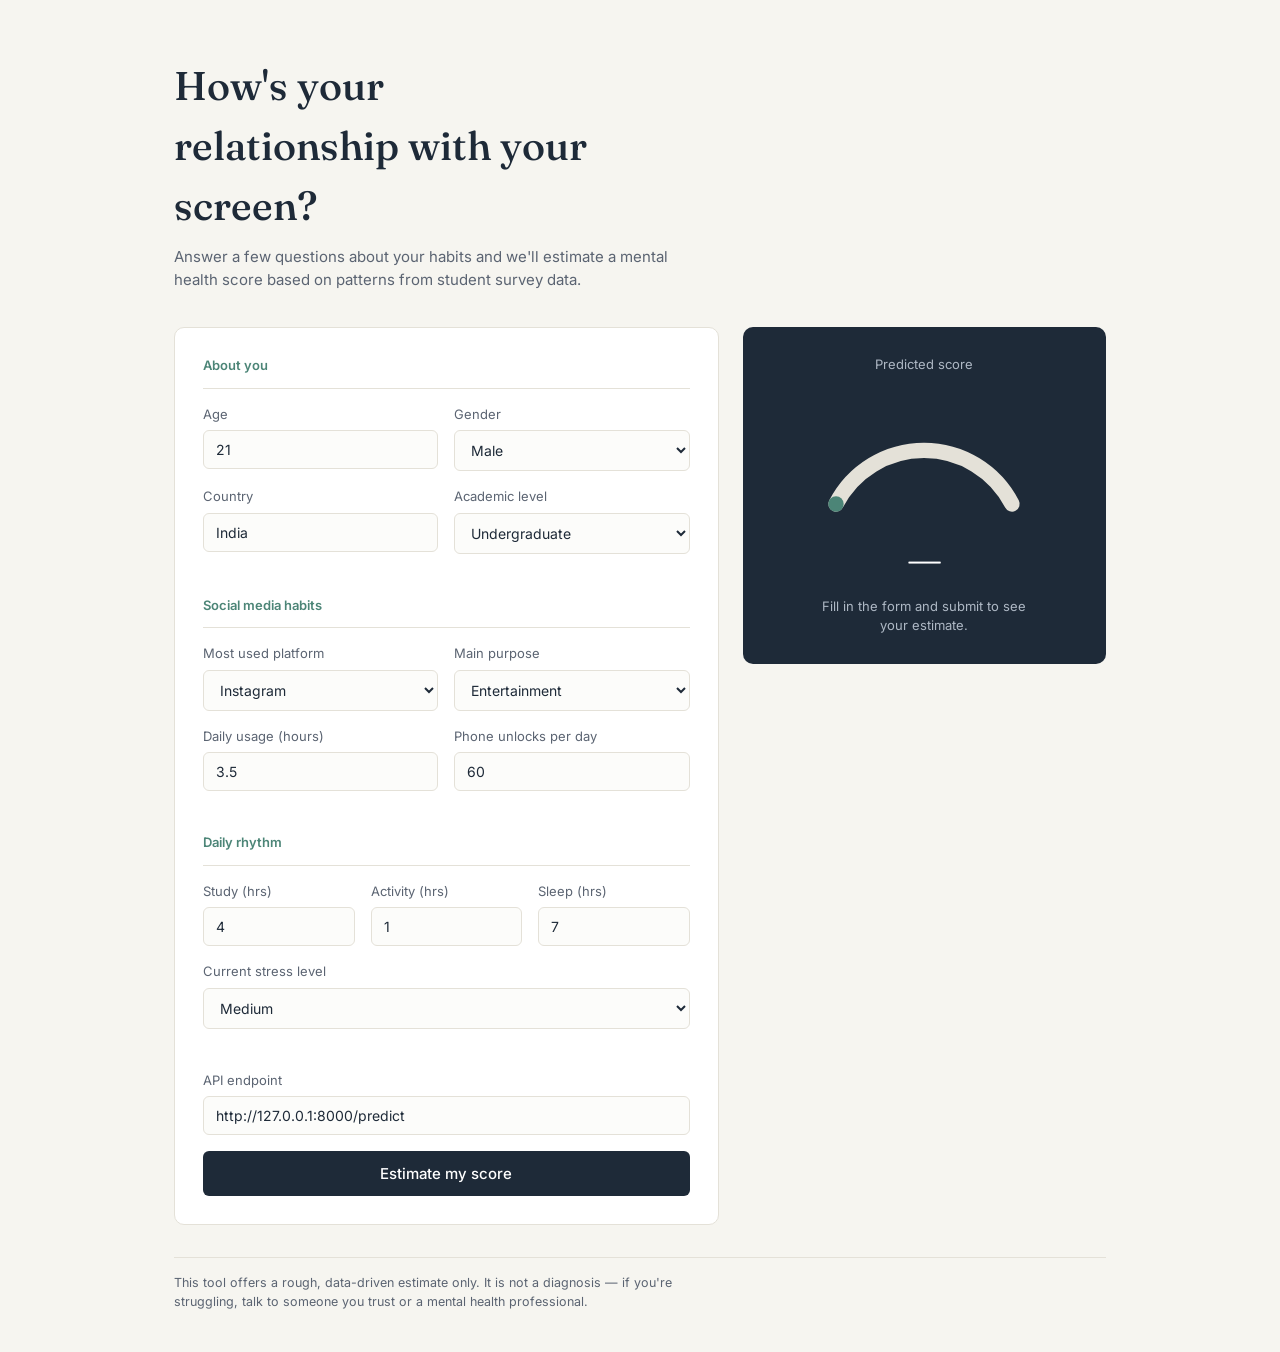
==== index.html @ c441aa7d "first commit" ====
<!DOCTYPE html>
<html lang="en">
<head>
<meta charset="UTF-8" />
<meta name="viewport" content="width=device-width, initial-scale=1.0" />
<title>Mental Health Score Estimator</title>
<link rel="preconnect" href="https://fonts.googleapis.com">
<link rel="preconnect" href="https://fonts.gstatic.com" crossorigin>
<link href="https://fonts.googleapis.com/css2?family=Fraunces:opsz,wght@9..144,400;9..144,500;9..144,600&family=Inter:wght@400;500;600&display=swap" rel="stylesheet">
<link rel="stylesheet" href="style.css" />
</head>
<body>

  <div class="page">

    <header class="masthead">
      <h1>How's your relationship with your screen?</h1>
      <p class="sub">Answer a few questions about your habits and we'll estimate a mental health score based on patterns from student survey data.</p>
    </header>

    <main class="layout">

      <form id="predict-form" class="card">

        <fieldset>
          <legend>About you</legend>

          <div class="field-row">
            <div class="field">
              <label for="age">Age</label>
              <input type="number" id="age" name="age" min="10" max="100" value="21" required />
            </div>
            <div class="field">
              <label for="gender">Gender</label>
              <select id="gender" name="gender" required>
                <option value="Male">Male</option>
                <option value="Female">Female</option>
              </select>
            </div>
          </div>

          <div class="field-row">
            <div class="field">
              <label for="country">Country</label>
              <input type="text" id="country" name="country" placeholder="e.g. India" value="India" required />
            </div>
            <div class="field">
              <label for="academic_level">Academic level</label>
              <select id="academic_level" name="academic_level" required>
                <option value="High School">High School</option>
                <option value="Undergraduate" selected>Undergraduate</option>
                <option value="Graduate">Graduate</option>
              </select>
            </div>
          </div>
        </fieldset>

        <fieldset>
          <legend>Social media habits</legend>

          <div class="field-row">
            <div class="field">
              <label for="most_used_platform">Most used platform</label>
              <select id="most_used_platform" name="most_used_platform" required>
                <option>Instagram</option>
                <option>YouTube</option>
                <option>WhatsApp</option>
                <option>TikTok</option>
                <option>Facebook</option>
                <option>Snapchat</option>
                <option>Twitter</option>
                <option>LinkedIn</option>
                <option>LINE</option>
                <option>KakaoTalk</option>
                <option>VKontakte</option>
                <option>WeChat</option>
              </select>
            </div>
            <div class="field">
              <label for="purpose_of_use">Main purpose</label>
              <select id="purpose_of_use" name="purpose_of_use" required>
                <option>Entertainment</option>
                <option>Networking</option>
                <option>Education</option>
                <option>News</option>
              </select>
            </div>
          </div>

          <div class="field-row">
            <div class="field">
              <label for="avg_daily_usage_hours">Daily usage (hours)</label>
              <input type="number" id="avg_daily_usage_hours" name="avg_daily_usage_hours" min="0" max="24" step="0.1" value="3.5" required />
            </div>
            <div class="field">
              <label for="daily_unlocks">Phone unlocks per day</label>
              <input type="number" id="daily_unlocks" name="daily_unlocks" min="0" value="60" required />
            </div>
          </div>
        </fieldset>

        <fieldset>
          <legend>Daily rhythm</legend>

          <div class="field-row three">
            <div class="field">
              <label for="study_hours">Study (hrs)</label>
              <input type="number" id="study_hours" name="study_hours" min="0" max="24" step="0.1" value="4" required />
            </div>
            <div class="field">
              <label for="physical_activity_hours">Activity (hrs)</label>
              <input type="number" id="physical_activity_hours" name="physical_activity_hours" min="0" max="24" step="0.1" value="1" required />
            </div>
            <div class="field">
              <label for="sleep_hours_per_night">Sleep (hrs)</label>
              <input type="number" id="sleep_hours_per_night" name="sleep_hours_per_night" min="0" max="24" step="0.1" value="7" required />
            </div>
          </div>

          <div class="field">
            <label for="stress_level">Current stress level</label>
            <select id="stress_level" name="stress_level" required>
              <option>Low</option>
              <option selected>Medium</option>
              <option>High</option>
              <option>Very High</option>
            </select>
          </div>
        </fieldset>

        <div class="field">
          <label for="api-url">API endpoint</label>
          <input type="text" id="api-url" value="http://127.0.0.1:8000/predict" />
        </div>

        <button type="submit" id="submit-btn">Estimate my score</button>
        <p class="error" id="error-msg" hidden></p>
      </form>

      <aside class="result-panel">
        <div class="result-card" id="result-card">
          <p class="result-label">Predicted score</p>
          <svg id="gauge" viewBox="0 0 200 120" class="gauge">
            <path d="M20,110 A90,90 0 0 1 180,110" fill="none" stroke="#E4E1D8" stroke-width="14" stroke-linecap="round"/>
            <path id="gauge-fill" d="M20,110 A90,90 0 0 1 180,110" fill="none" stroke="#4C8577" stroke-width="14" stroke-linecap="round" stroke-dasharray="0 283" />
          </svg>
          <p class="result-number" id="result-number">—</p>
          <p class="result-hint" id="result-hint">Fill in the form and submit to see your estimate.</p>
        </div>
      </aside>

    </main>

    <footer class="foot">
      <p>This tool offers a rough, data-driven estimate only. It is not a diagnosis — if you're struggling, talk to someone you trust or a mental health professional.</p>
    </footer>

  </div>

  <script src="script.js"></script>
</body>
</html>
---- style.css ----
:root {
  --bg: #F6F5F0;
  --card: #FFFFFF;
  --ink: #1E2A38;
  --ink-soft: #5B6472;
  --line: #E4E1D8;
  --accent: #4C8577;
  --accent-soft: #E4EEEA;
  --warn: #C6633F;
  --radius: 10px;
}

* { box-sizing: border-box; }

body {
  margin: 0;
  background: var(--bg);
  color: var(--ink);
  font-family: 'Inter', system-ui, sans-serif;
  line-height: 1.5;
}

.page {
  max-width: 980px;
  margin: 0 auto;
  padding: 56px 24px 40px;
}

.masthead h1 {
  font-family: 'Fraunces', serif;
  font-weight: 500;
  font-size: clamp(28px, 4vw, 40px);
  margin: 0 0 10px;
  max-width: 16ch;
}

.masthead .sub {
  color: var(--ink-soft);
  max-width: 56ch;
  margin: 0 0 36px;
  font-size: 15px;
}

.layout {
  display: grid;
  grid-template-columns: 1.5fr 1fr;
  gap: 24px;
  align-items: start;
}

@media (max-width: 760px) {
  .layout { grid-template-columns: 1fr; }
}

.card {
  background: var(--card);
  border: 1px solid var(--line);
  border-radius: var(--radius);
  padding: 28px;
}

fieldset {
  border: none;
  padding: 0;
  margin: 0 0 26px;
}

legend {
  font-size: 13px;
  color: var(--accent);
  font-weight: 600;
  padding: 0 0 12px;
  border-bottom: 1px solid var(--line);
  width: 100%;
  margin-bottom: 16px;
}

.field-row {
  display: grid;
  grid-template-columns: 1fr 1fr;
  gap: 16px;
}

.field-row.three {
  grid-template-columns: 1fr 1fr 1fr;
}

@media (max-width: 480px) {
  .field-row, .field-row.three { grid-template-columns: 1fr; }
}

.field {
  margin-bottom: 16px;
}

label {
  display: block;
  font-size: 13px;
  color: var(--ink-soft);
  margin-bottom: 6px;
}

input, select {
  width: 100%;
  padding: 10px 12px;
  border: 1px solid var(--line);
  border-radius: 6px;
  font-size: 14px;
  font-family: inherit;
  color: var(--ink);
  background: #FCFCFA;
  transition: border-color .15s ease;
}

input:focus, select:focus {
  outline: none;
  border-color: var(--accent);
  background: #fff;
}

button#submit-btn {
  width: 100%;
  padding: 13px;
  background: var(--ink);
  color: #fff;
  border: none;
  border-radius: 6px;
  font-size: 15px;
  font-weight: 500;
  cursor: pointer;
  font-family: inherit;
  transition: background .15s ease;
}

button#submit-btn:hover { background: var(--accent); }
button#submit-btn:disabled { background: var(--line); cursor: not-allowed; }

.error {
  color: var(--warn);
  font-size: 13px;
  margin: 12px 0 0;
}

.result-panel { position: sticky; top: 24px; }

.result-card {
  background: var(--ink);
  color: #fff;
  border-radius: var(--radius);
  padding: 28px 24px;
  text-align: center;
}

.result-label {
  font-size: 13px;
  color: #AEB8C4;
  margin: 0 0 8px;
}

.gauge { width: 100%; max-width: 220px; }

#gauge-fill {
  transition: stroke-dasharray .6s ease, stroke .3s ease;
}

.result-number {
  font-family: 'Fraunces', serif;
  font-size: 44px;
  margin: 4px 0 6px;
}

.result-hint {
  font-size: 13px;
  color: #AEB8C4;
  margin: 0;
  max-width: 28ch;
  margin-inline: auto;
}

.foot {
  margin-top: 32px;
  border-top: 1px solid var(--line);
  padding-top: 16px;
}

.foot p {
  font-size: 12.5px;
  color: var(--ink-soft);
  max-width: 70ch;
  margin: 0;
}
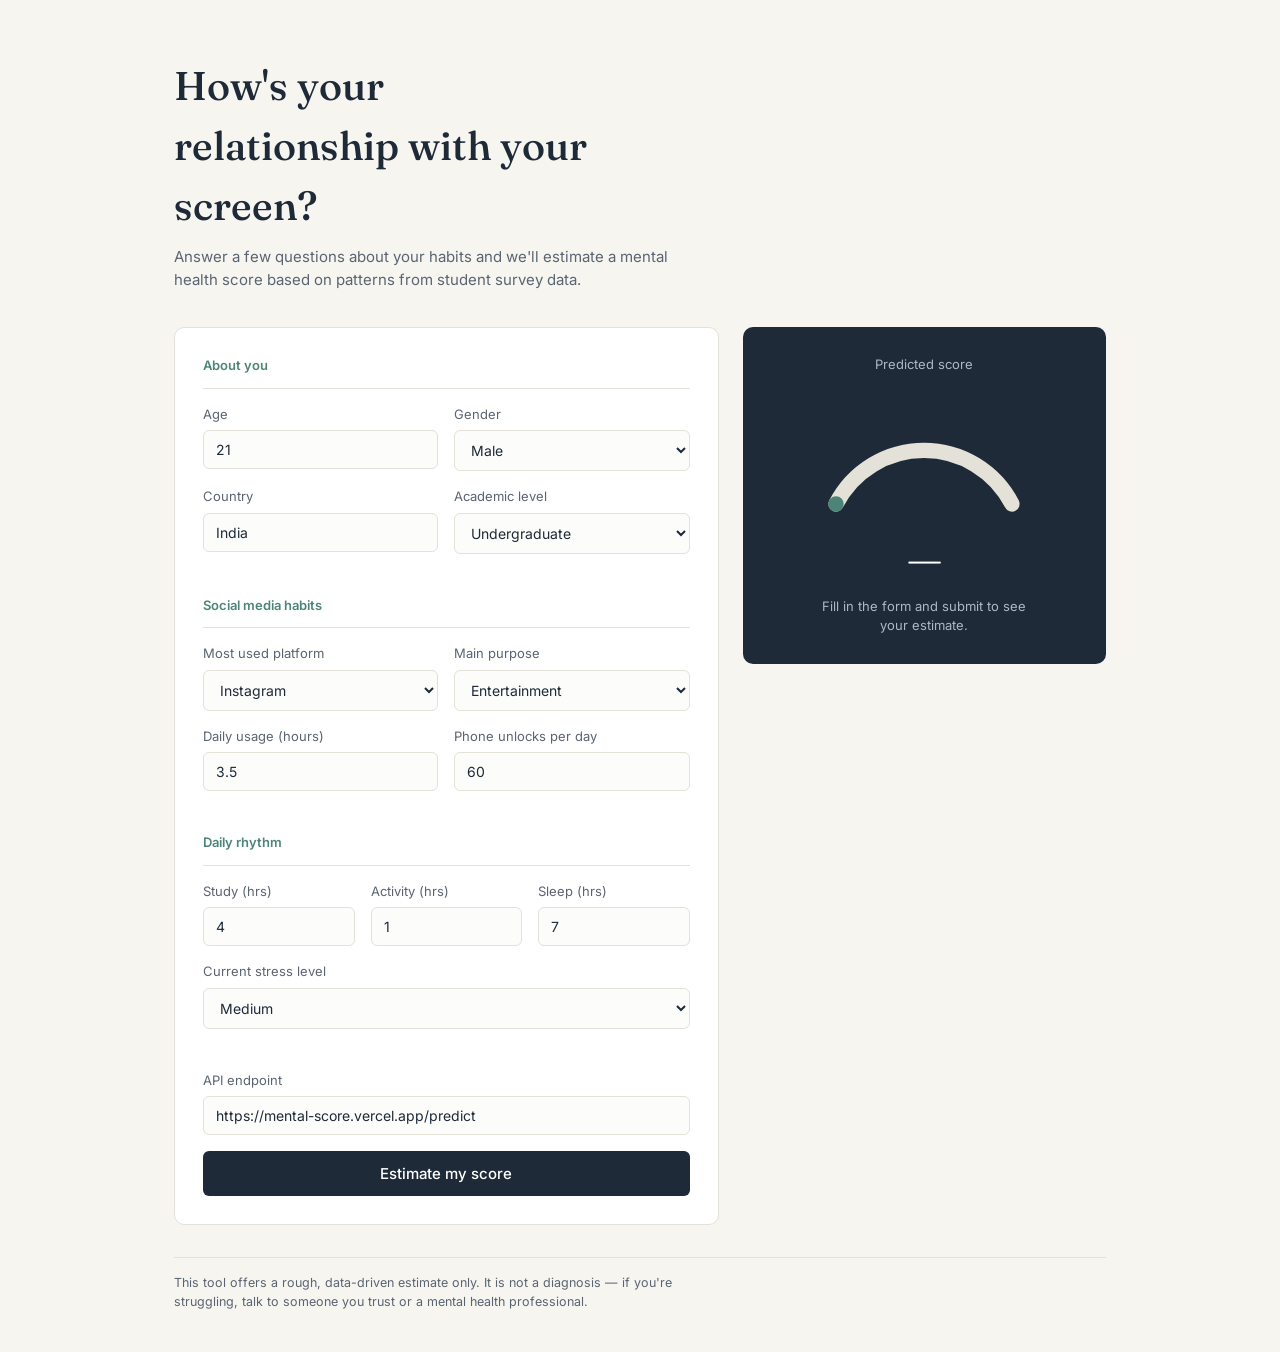
==== commit 5bec86c5: "added vercel url" ====
--- a/index.html
+++ b/index.html
@@ -130,7 +130,7 @@
 
         <div class="field">
           <label for="api-url">API endpoint</label>
-          <input type="text" id="api-url" value="http://127.0.0.1:8000/predict" />
+          <input type="text" id="api-url" value="https://mental-score.vercel.app/predict" />
         </div>
 
         <button type="submit" id="submit-btn">Estimate my score</button>
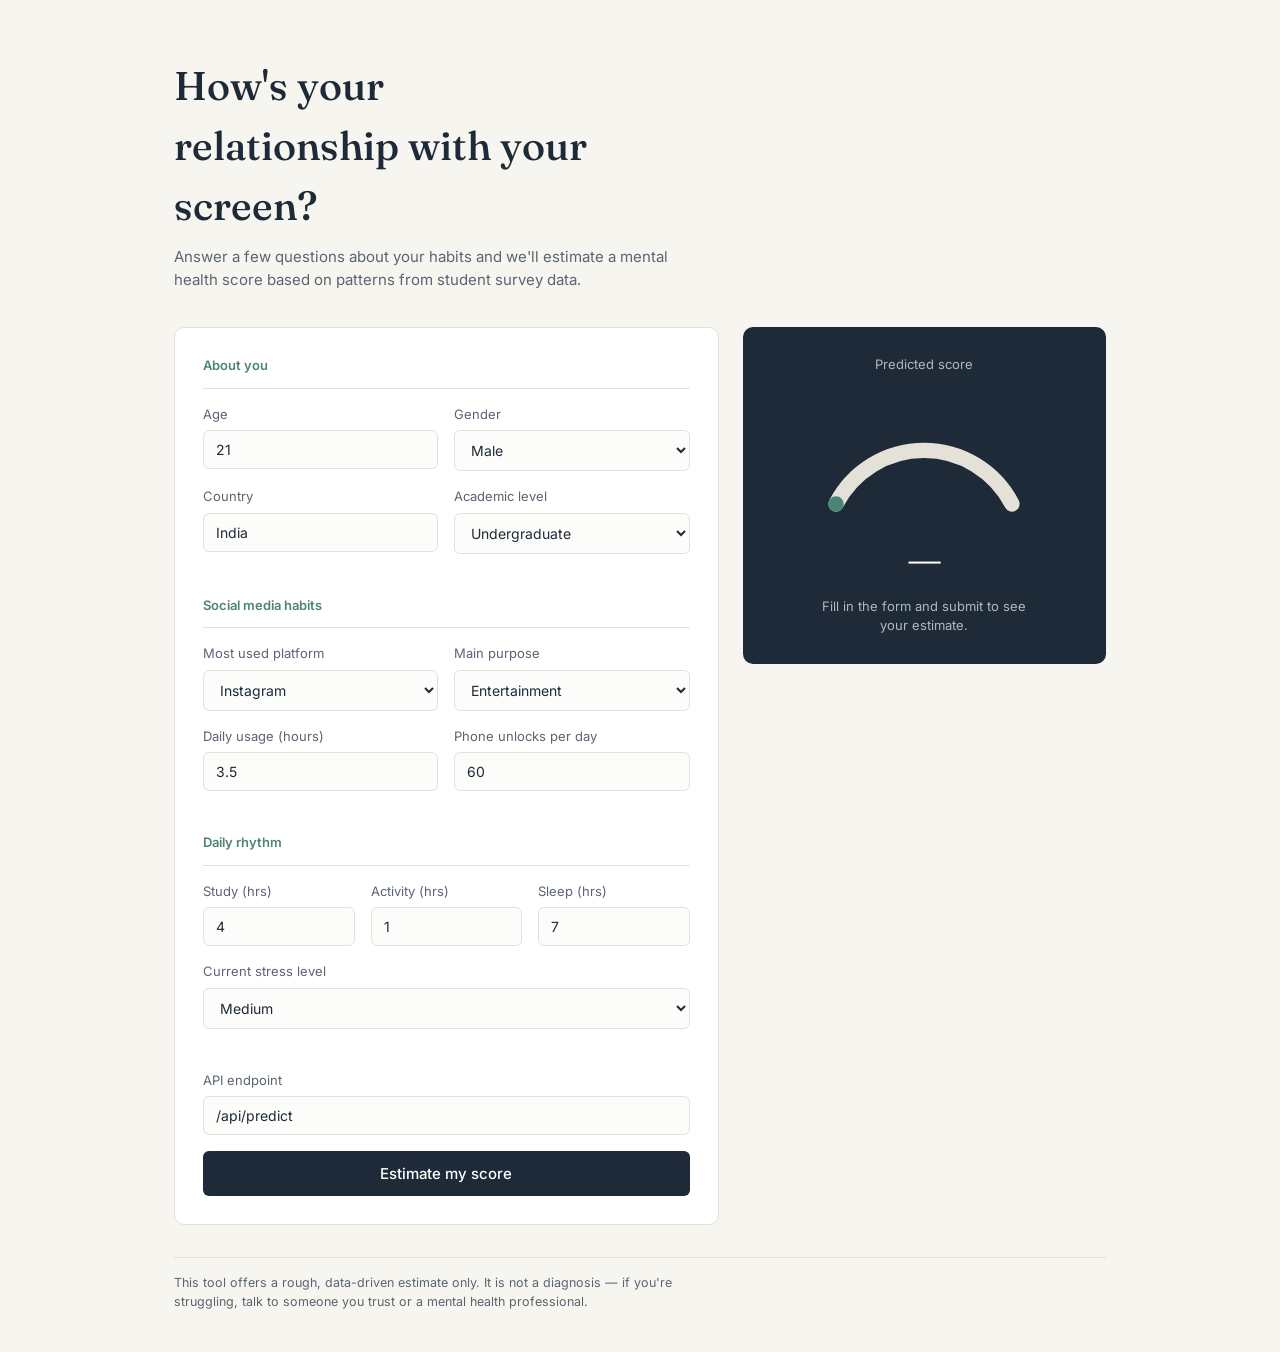
==== commit 1f3b8df6: "added vercel url" ====
--- a/index.html
+++ b/index.html
@@ -130,7 +130,7 @@
 
         <div class="field">
           <label for="api-url">API endpoint</label>
-          <input type="text" id="api-url" value="https://mental-score.vercel.app/predict" />
+          <input type="text" id="api-url" value="/api/predict" />
         </div>
 
         <button type="submit" id="submit-btn">Estimate my score</button>
